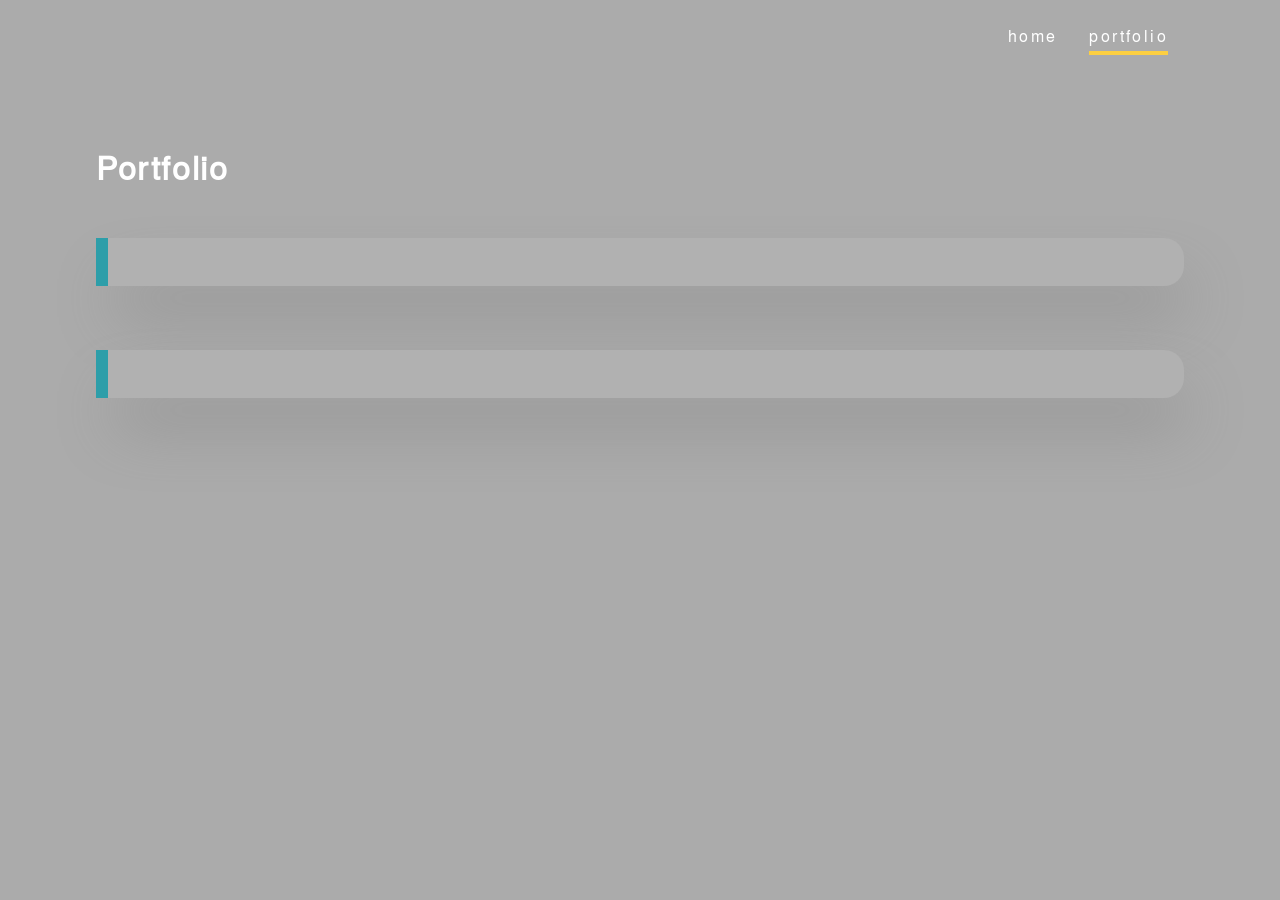
==== portfolio.html @ 2270ddfb "Initial commit: plain HTML/CSS/JS site, no dependencies Replaces Gatsby/Amplify setup with a zero-de" ====
<!DOCTYPE html>
<html lang="en">
<head>
  <meta charset="UTF-8">
  <meta name="viewport" content="width=device-width, initial-scale=1.0">
  <title>Portfolio — Andrew Blowe</title>
  <link rel="icon" href="images/favicon.png">
  <link rel="preconnect" href="https://fonts.googleapis.com">
  <link href="https://fonts.googleapis.com/css2?family=Jura:wght@400;500&display=swap" rel="stylesheet">
  <link rel="stylesheet" href="style.css">
</head>
<body>
  <nav>
    <a href="index.html" class="nav-item">home</a>
    <a href="portfolio.html" class="nav-item active">portfolio</a>
  </nav>

  <div class="portfolio-page">
    <h1>Portfolio</h1>

    <div class="section-card" id="capterra-gallery"></div>
    <div class="section-card" id="barquin-gallery"></div>
  </div>

  <script src="gallery.js"></script>
  <script>
    createGallery('capterra-gallery', [
      {
        src: 'images/capterraInlineSearch.jpg',
        alt: 'Capterra Home page with Inline Search',
        caption: 'Here shows the inline search that I created for the Capterra home page'
      },
      {
        src: 'images/capterraSpotlight.jpg',
        alt: 'Capterra Spotlight page',
        caption: 'This is the Product Spotlight page where I worked heavily on the front end to accomplish our goal of transitioning from Rails + JQuery to AWS Lambda + React'
      }
    ], {
      name: 'Capterra',
      info: 'Capterra (Gartner Digital Markets), June 2018 - Present',
      description: 'Transition Rails application to serverless architecture using React and AWS Lambda. Collaborated with design team on creating a React component library to allow more efficient front end development.'
    });

    createGallery('barquin-gallery', [
      {
        src: 'images/eadsForeignAidExplorer.jpg',
        alt: 'USAID Foreign Aid Explorer',
        caption: 'This is the Foreign Aid Explorer dashboard. It is an interactive data visualization dashboard that helps inform economists and the general public about how the US is spending Foreign Aid. The dashboard makes use of DC.js and D3.js to power the visualizations and live filtering.'
      },
      {
        src: 'images/eadsDollarsToResults.jpg',
        alt: 'Dollars to Results',
        caption: 'This is the Dollars To Results dashboard. It informs the public of the effective benefits that countries receive from US aid. This dashboard makes use of D3.js and React.js'
      },
      {
        src: 'images/eadsCountryDashboard.jpg',
        alt: 'Foreign Aid by Country',
        caption: 'This dashboard also shows Foreign Aid, but it gives a closer look at each country. The data visualizations on this dashboard are all bespoke and custom made just as the other dashboards. This dashboard uses D3.js and React.js'
      }
    ], {
      name: 'USAID Economic Analysis and Data Services',
      info: 'Barquin International, August 2014 - July 2018',
      description: 'Worked for USAID and the Economic Analysis and Data Services team to build important dashboards to visualize Foreign Aid and Economic data from around the world. We used leading edge Javascript libraries including ReactJs and D3.js for Frontend, Node build tools, Jest and Cucumber for testing, and Ruby on Rails for the backend.'
    });
  </script>
</body>
</html>
---- style.css ----
@font-face {
  font-family: 'TexGyreHelvetica';
  src: url('fonts/texgyreheros-regular-webfont.woff') format('woff');
  font-weight: normal;
  font-style: normal;
}

*, *::before, *::after {
  box-sizing: border-box;
  margin: 0;
  padding: 0;
}

body {
  background-color: #ababab;
  color: #dbf3ff;
  font-family: 'TexGyreHelvetica', sans-serif;
}

/* ── Nav ── */
nav {
  display: flex;
  justify-content: flex-end;
  padding: 0.5rem 6rem;
}

.nav-item {
  margin: 1rem;
  color: white;
  text-decoration: none;
  font-size: 1rem;
  letter-spacing: 0.15rem;
  position: relative;
}

.nav-item::after {
  content: '';
  display: block;
  width: 0;
  height: 4px;
  background: #fdcf41;
  margin-top: 4px;
  transition: width 0.4s;
}

.nav-item:hover::after,
.nav-item.active::after {
  width: 100%;
}

/* ── Terminal / Index page ── */
.terminal-page {
  display: flex;
  align-items: center;
  justify-content: center;
  min-height: 100vh;
}

.about-me-snippet {
  font-family: 'Jura', sans-serif;
  width: 95%;
  max-width: 700px;
  text-align: center;
  color: white;
  font-size: 1em;
}

.terminal-line {
  color: #dbf3ff;
  margin: 0.3em 0;
}

.terminal-line::before {
  content: "> ";
}

.buttons {
  margin-top: 20px;
}

.btn {
  font-family: 'Jura', sans-serif;
  font-size: 1rem;
  cursor: pointer;
  border: none;
  transition: background 0.5s;
}

.go-btn {
  text-decoration: none;
  color: white;
  border-radius: 50px;
  display: inline-block;
  background: #d8453b;
  padding: 10px 25px;
  width: 140px;
  text-align: center;
  margin-right: 10px;
}
.go-btn:hover { background: #e32114; }

.back-btn {
  color: white;
  border-radius: 50px;
  display: inline-block;
  background: #3b7fd8;
  padding: 10px 25px;
  width: 140px;
  text-align: center;
}
.back-btn:hover { background: #006eff; }

/* ── Portfolio page ── */
.portfolio-page {
  max-width: 1400px;
  margin: 0 auto;
  padding: 0 6rem;
  margin-top: 4rem;
}

h1 {
  color: white;
  margin-bottom: 3rem;
  letter-spacing: 0.1rem;
}

.section-card {
  box-shadow: 11px 36px 62px -10px #8e8e8e;
  margin-bottom: 4em;
  padding: 24px;
  border-radius: 0 20px 20px 0;
  background: #b1b1b1;
  border-left: 12px solid #2d9ea9;
}

/* ── Image Gallery ── */
.gallery-container {
  display: flex;
}

.gallery-images {
  display: flex;
  width: 50%;
  margin: -5px;
  margin-right: 19px;
  flex-wrap: wrap;
  align-content: flex-start;
}

.gallery-thumbnail {
  width: 50%;
  padding: 5px;
  box-sizing: border-box;
}

.gallery-big {
  width: 100%;
  padding: 5px;
}

.gallery-img {
  width: 100%;
  height: auto;
  cursor: pointer;
  display: block;
}

.gallery-caption {
  width: 50%;
}

.project-title {
  color: #efefef;
  font-weight: 400;
  margin: 0.5rem 0;
  font-size: 1.3rem;
  letter-spacing: 0.1rem;
}

.project-info {
  color: #efefef;
  font-weight: 400;
  margin: 0.5rem 0;
  font-size: 0.85rem;
}

.project-description {
  padding-top: 0.5rem;
  color: #4a5154;
  font-size: 0.9rem;
  line-height: 1.5;
}

@media (max-width: 1024px) {
  nav { padding: 0.5rem 2rem; }
  .portfolio-page { padding: 0 2rem; }
  .gallery-container { flex-wrap: wrap; }
  .gallery-images { width: 100%; margin-right: -5px; }
  .gallery-caption { width: 100%; margin-top: 1rem; }
}
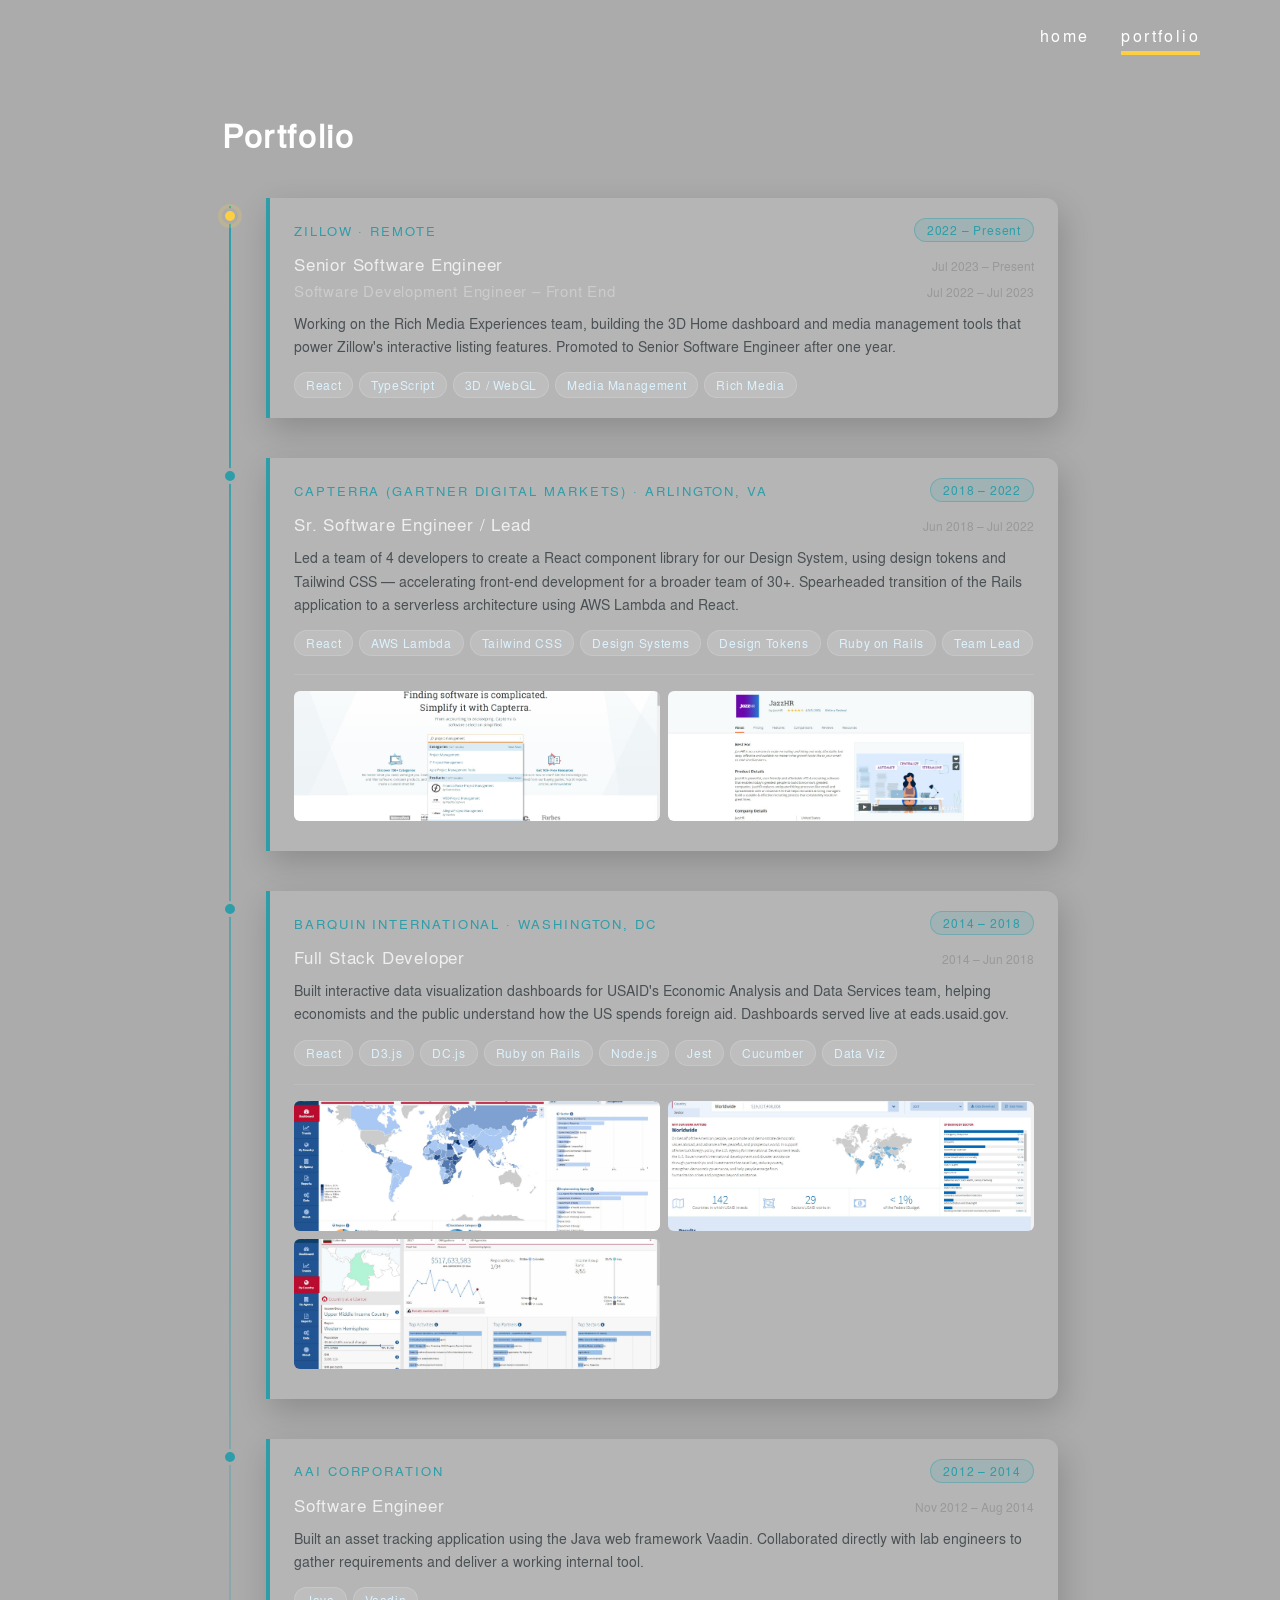
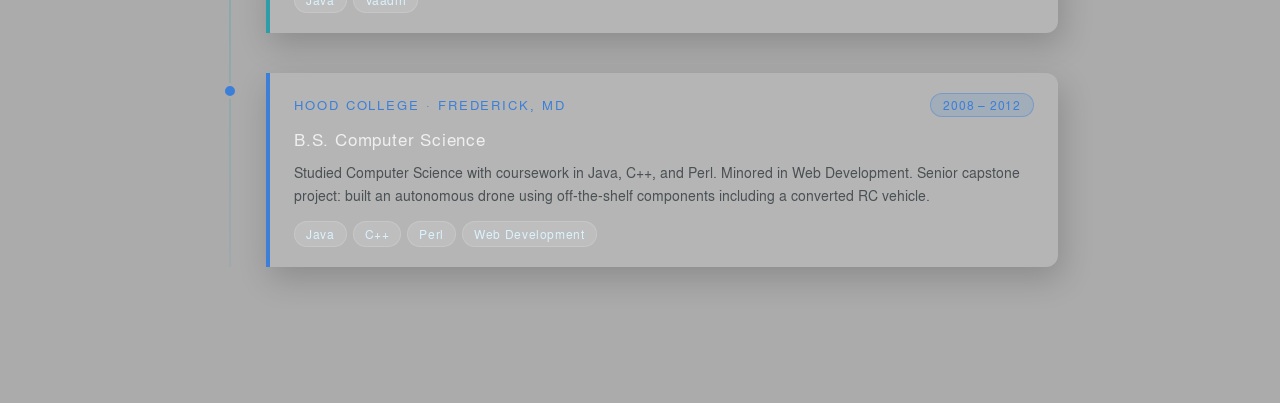
==== commit 705a59b8: "Redesign portfolio as visual timeline with LinkedIn info - Vertical timeline with animated current-r" ====
--- a/portfolio.html
+++ b/portfolio.html
@@ -18,8 +18,140 @@
   <div class="portfolio-page">
     <h1>Portfolio</h1>
 
-    <div class="section-card" id="capterra-gallery"></div>
-    <div class="section-card" id="barquin-gallery"></div>
+    <div class="timeline">
+
+      <!-- Zillow -->
+      <div class="timeline-item">
+        <div class="timeline-dot current"></div>
+        <div class="timeline-card">
+          <div class="timeline-meta">
+            <span class="company-name">Zillow · Remote</span>
+            <span class="date-badge">2022 – Present</span>
+          </div>
+          <div class="role-row">
+            <span class="role-title">Senior Software Engineer</span>
+            <span class="role-date">Jul 2023 – Present</span>
+          </div>
+          <div class="role-row">
+            <span class="role-title secondary">Software Development Engineer – Front End</span>
+            <span class="role-date">Jul 2022 – Jul 2023</span>
+          </div>
+          <p class="role-description">
+            Working on the Rich Media Experiences team, building the 3D Home dashboard and media management tools that power Zillow's interactive listing features. Promoted to Senior Software Engineer after one year.
+          </p>
+          <div class="tech-chips">
+            <span class="chip">React</span>
+            <span class="chip">TypeScript</span>
+            <span class="chip">3D / WebGL</span>
+            <span class="chip">Media Management</span>
+            <span class="chip">Rich Media</span>
+          </div>
+        </div>
+      </div>
+
+      <!-- Capterra -->
+      <div class="timeline-item">
+        <div class="timeline-dot"></div>
+        <div class="timeline-card">
+          <div class="timeline-meta">
+            <span class="company-name">Capterra (Gartner Digital Markets) · Arlington, VA</span>
+            <span class="date-badge">2018 – 2022</span>
+          </div>
+          <div class="role-row">
+            <span class="role-title">Sr. Software Engineer / Lead</span>
+            <span class="role-date">Jun 2018 – Jul 2022</span>
+          </div>
+          <p class="role-description">
+            Led a team of 4 developers to create a React component library for our Design System, using design tokens and Tailwind CSS — accelerating front-end development for a broader team of 30+. Spearheaded transition of the Rails application to a serverless architecture using AWS Lambda and React.
+          </p>
+          <div class="tech-chips">
+            <span class="chip">React</span>
+            <span class="chip">AWS Lambda</span>
+            <span class="chip">Tailwind CSS</span>
+            <span class="chip">Design Systems</span>
+            <span class="chip">Design Tokens</span>
+            <span class="chip">Ruby on Rails</span>
+            <span class="chip">Team Lead</span>
+          </div>
+          <div id="capterra-gallery"></div>
+        </div>
+      </div>
+
+      <!-- Barquin -->
+      <div class="timeline-item">
+        <div class="timeline-dot"></div>
+        <div class="timeline-card">
+          <div class="timeline-meta">
+            <span class="company-name">Barquin International · Washington, DC</span>
+            <span class="date-badge">2014 – 2018</span>
+          </div>
+          <div class="role-row">
+            <span class="role-title">Full Stack Developer</span>
+            <span class="role-date">2014 – Jun 2018</span>
+          </div>
+          <p class="role-description">
+            Built interactive data visualization dashboards for USAID's Economic Analysis and Data Services team, helping economists and the public understand how the US spends foreign aid. Dashboards served live at eads.usaid.gov.
+          </p>
+          <div class="tech-chips">
+            <span class="chip">React</span>
+            <span class="chip">D3.js</span>
+            <span class="chip">DC.js</span>
+            <span class="chip">Ruby on Rails</span>
+            <span class="chip">Node.js</span>
+            <span class="chip">Jest</span>
+            <span class="chip">Cucumber</span>
+            <span class="chip">Data Viz</span>
+          </div>
+          <div id="barquin-gallery"></div>
+        </div>
+      </div>
+
+      <!-- AAI Corporation -->
+      <div class="timeline-item">
+        <div class="timeline-dot"></div>
+        <div class="timeline-card">
+          <div class="timeline-meta">
+            <span class="company-name">AAI Corporation</span>
+            <span class="date-badge">2012 – 2014</span>
+          </div>
+          <div class="role-row">
+            <span class="role-title">Software Engineer</span>
+            <span class="role-date">Nov 2012 – Aug 2014</span>
+          </div>
+          <p class="role-description">
+            Built an asset tracking application using the Java web framework Vaadin. Collaborated directly with lab engineers to gather requirements and deliver a working internal tool.
+          </p>
+          <div class="tech-chips">
+            <span class="chip">Java</span>
+            <span class="chip">Vaadin</span>
+          </div>
+        </div>
+      </div>
+
+      <!-- Hood College -->
+      <div class="timeline-item">
+        <div class="timeline-dot education"></div>
+        <div class="timeline-card education-card">
+          <div class="timeline-meta">
+            <span class="company-name">Hood College · Frederick, MD</span>
+            <span class="date-badge">2008 – 2012</span>
+          </div>
+          <div class="role-row">
+            <span class="role-title">B.S. Computer Science</span>
+          </div>
+          <p class="role-description">
+            Studied Computer Science with coursework in Java, C++, and Perl. Minored in Web Development. Senior capstone project: built an autonomous drone using off-the-shelf components including a converted RC vehicle.
+          </p>
+          <div class="tech-chips">
+            <span class="chip">Java</span>
+            <span class="chip">C++</span>
+            <span class="chip">Perl</span>
+            <span class="chip">Web Development</span>
+          </div>
+        </div>
+      </div>
+
+    </div>
   </div>
 
   <script src="gallery.js"></script>
@@ -28,40 +160,32 @@
       {
         src: 'images/capterraInlineSearch.jpg',
         alt: 'Capterra Home page with Inline Search',
-        caption: 'Here shows the inline search that I created for the Capterra home page'
+        caption: 'Inline search component I built for the Capterra home page — one of the key pieces of the Rails → serverless transition.'
       },
       {
         src: 'images/capterraSpotlight.jpg',
         alt: 'Capterra Spotlight page',
-        caption: 'This is the Product Spotlight page where I worked heavily on the front end to accomplish our goal of transitioning from Rails + JQuery to AWS Lambda + React'
+        caption: 'The Product Spotlight page, rebuilt from Rails + jQuery to AWS Lambda + React as part of the broader serverless migration.'
       }
-    ], {
-      name: 'Capterra',
-      info: 'Capterra (Gartner Digital Markets), June 2018 - Present',
-      description: 'Transition Rails application to serverless architecture using React and AWS Lambda. Collaborated with design team on creating a React component library to allow more efficient front end development.'
-    });
+    ]);
 
     createGallery('barquin-gallery', [
       {
         src: 'images/eadsForeignAidExplorer.jpg',
         alt: 'USAID Foreign Aid Explorer',
-        caption: 'This is the Foreign Aid Explorer dashboard. It is an interactive data visualization dashboard that helps inform economists and the general public about how the US is spending Foreign Aid. The dashboard makes use of DC.js and D3.js to power the visualizations and live filtering.'
+        caption: 'Foreign Aid Explorer — an interactive dashboard helping the public understand US foreign aid spending. Built with DC.js and D3.js for live filtering across the full dataset.'
       },
       {
         src: 'images/eadsDollarsToResults.jpg',
         alt: 'Dollars to Results',
-        caption: 'This is the Dollars To Results dashboard. It informs the public of the effective benefits that countries receive from US aid. This dashboard makes use of D3.js and React.js'
+        caption: 'Dollars to Results — visualizes the measurable impact of US foreign aid per country. Built with D3.js and React.'
       },
       {
         src: 'images/eadsCountryDashboard.jpg',
         alt: 'Foreign Aid by Country',
-        caption: 'This dashboard also shows Foreign Aid, but it gives a closer look at each country. The data visualizations on this dashboard are all bespoke and custom made just as the other dashboards. This dashboard uses D3.js and React.js'
+        caption: 'Country-level foreign aid dashboard with bespoke D3.js visualizations giving a detailed breakdown of aid by recipient country.'
       }
-    ], {
-      name: 'USAID Economic Analysis and Data Services',
-      info: 'Barquin International, August 2014 - July 2018',
-      description: 'Worked for USAID and the Economic Analysis and Data Services team to build important dashboards to visualize Foreign Aid and Economic data from around the world. We used leading edge Javascript libraries including ReactJs and D3.js for Frontend, Node build tools, Jest and Cucumber for testing, and Ruby on Rails for the backend.'
-    });
+    ]);
   </script>
 </body>
 </html>
--- a/style.css
+++ b/style.css
@@ -21,7 +21,7 @@
 nav {
   display: flex;
   justify-content: flex-end;
-  padding: 0.5rem 6rem;
+  padding: 0.5rem 4rem;
 }
 
 .nav-item {
@@ -105,96 +105,231 @@
   display: inline-block;
   background: #3b7fd8;
   padding: 10px 25px;
-  width: 140px;
+  width: 160px;
   text-align: center;
+  white-space: nowrap;
 }
 .back-btn:hover { background: #006eff; }
 
 /* ── Portfolio page ── */
 .portfolio-page {
-  max-width: 1400px;
+  max-width: 900px;
   margin: 0 auto;
-  padding: 0 6rem;
-  margin-top: 4rem;
+  padding: 0 2rem 6rem;
+  margin-top: 2rem;
 }
 
 h1 {
   color: white;
-  margin-bottom: 3rem;
+  margin-bottom: 2.5rem;
   letter-spacing: 0.1rem;
-}
-
-.section-card {
-  box-shadow: 11px 36px 62px -10px #8e8e8e;
-  margin-bottom: 4em;
-  padding: 24px;
-  border-radius: 0 20px 20px 0;
-  background: #b1b1b1;
-  border-left: 12px solid #2d9ea9;
-}
-
-/* ── Image Gallery ── */
-.gallery-container {
-  display: flex;
-}
-
-.gallery-images {
-  display: flex;
-  width: 50%;
-  margin: -5px;
-  margin-right: 19px;
+  font-size: 2rem;
+}
+
+/* ── Timeline ── */
+.timeline {
+  position: relative;
+  padding-left: 44px;
+}
+
+.timeline::before {
+  content: '';
+  position: absolute;
+  left: 7px;
+  top: 8px;
+  bottom: 0;
+  width: 2px;
+  background: linear-gradient(to bottom, #2d9ea9, rgba(45,158,169,0.1));
+}
+
+.timeline-item {
+  position: relative;
+  margin-bottom: 2.5rem;
+}
+
+.timeline-dot {
+  position: absolute;
+  left: -44px;
+  top: 10px;
+  width: 16px;
+  height: 16px;
+  border-radius: 50%;
+  background: #2d9ea9;
+  border: 3px solid #ababab;
+  z-index: 1;
+}
+
+.timeline-dot.current {
+  background: #fdcf41;
+  border-color: #ababab;
+  box-shadow: 0 0 0 4px rgba(253,207,65,0.2);
+  animation: pulse 2s infinite;
+}
+
+.timeline-dot.education {
+  background: #3b7fd8;
+}
+
+@keyframes pulse {
+  0%   { box-shadow: 0 0 0 0 rgba(253,207,65,0.4); }
+  70%  { box-shadow: 0 0 0 8px rgba(253,207,65,0); }
+  100% { box-shadow: 0 0 0 0 rgba(253,207,65,0); }
+}
+
+.timeline-card {
+  background: #b5b5b5;
+  border-radius: 0 12px 12px 0;
+  border-left: 4px solid #2d9ea9;
+  padding: 20px 24px;
+  box-shadow: 4px 12px 32px rgba(0,0,0,0.18);
+  transition: box-shadow 0.2s;
+}
+
+.timeline-card:hover {
+  box-shadow: 4px 16px 40px rgba(0,0,0,0.25);
+}
+
+.education-card {
+  border-left-color: #3b7fd8;
+}
+
+.timeline-meta {
+  display: flex;
+  justify-content: space-between;
+  align-items: center;
   flex-wrap: wrap;
-  align-content: flex-start;
-}
-
-.gallery-thumbnail {
-  width: 50%;
-  padding: 5px;
-  box-sizing: border-box;
-}
-
-.gallery-big {
+  gap: 8px;
+  margin-bottom: 10px;
+}
+
+.company-name {
+  color: #2d9ea9;
+  font-size: 0.8rem;
+  letter-spacing: 0.12rem;
+  text-transform: uppercase;
+}
+
+.education-card .company-name {
+  color: #3b7fd8;
+}
+
+.date-badge {
+  background: rgba(45, 158, 169, 0.15);
+  color: #2d9ea9;
+  border: 1px solid rgba(45,158,169,0.4);
+  border-radius: 20px;
+  padding: 2px 12px;
+  font-size: 0.78rem;
+  white-space: nowrap;
+  letter-spacing: 0.05rem;
+}
+
+.education-card .date-badge {
+  background: rgba(59,127,216,0.15);
+  color: #3b7fd8;
+  border-color: rgba(59,127,216,0.4);
+}
+
+.role-row {
+  display: flex;
+  justify-content: space-between;
+  align-items: baseline;
+  flex-wrap: wrap;
+  gap: 4px;
+  margin-bottom: 4px;
+}
+
+.role-title {
+  color: #efefef;
+  font-size: 1.05rem;
+  font-weight: 400;
+  letter-spacing: 0.05rem;
+}
+
+.role-title.secondary {
+  color: #cccccc;
+  font-size: 0.95rem;
+}
+
+.role-date {
+  color: #999;
+  font-size: 0.78rem;
+  white-space: nowrap;
+}
+
+.role-description {
+  color: #4a5154;
+  font-size: 0.88rem;
+  line-height: 1.65;
+  margin-top: 10px;
+}
+
+/* ── Tech chips ── */
+.tech-chips {
+  display: flex;
+  flex-wrap: wrap;
+  gap: 6px;
+  margin-top: 14px;
+}
+
+.chip {
+  background: rgba(255,255,255,0.12);
+  color: #dbf3ff;
+  border: 1px solid rgba(255,255,255,0.15);
+  border-radius: 20px;
+  padding: 3px 11px;
+  font-size: 0.75rem;
+  letter-spacing: 0.04rem;
+}
+
+/* ── Inline image gallery ── */
+.gallery-wrapper {
+  margin-top: 18px;
+  padding-top: 16px;
+  border-top: 1px solid rgba(255,255,255,0.1);
+}
+
+.gallery-thumbs {
+  display: flex;
+  gap: 8px;
+  flex-wrap: wrap;
+}
+
+.gallery-thumb-img {
+  width: calc(50% - 4px);
+  height: 130px;
+  object-fit: cover;
+  border-radius: 6px;
+  cursor: pointer;
+  transition: opacity 0.2s, transform 0.2s;
+  display: block;
+}
+
+.gallery-thumb-img:hover {
+  opacity: 0.85;
+  transform: scale(1.01);
+}
+
+.gallery-big-img {
   width: 100%;
-  padding: 5px;
-}
-
-.gallery-img {
-  width: 100%;
-  height: auto;
+  border-radius: 6px;
   cursor: pointer;
   display: block;
 }
 
-.gallery-caption {
-  width: 50%;
-}
-
-.project-title {
-  color: #efefef;
-  font-weight: 400;
-  margin: 0.5rem 0;
-  font-size: 1.3rem;
-  letter-spacing: 0.1rem;
-}
-
-.project-info {
-  color: #efefef;
-  font-weight: 400;
-  margin: 0.5rem 0;
-  font-size: 0.85rem;
-}
-
-.project-description {
-  padding-top: 0.5rem;
+.gallery-caption-text {
   color: #4a5154;
-  font-size: 0.9rem;
-  line-height: 1.5;
-}
-
-@media (max-width: 1024px) {
-  nav { padding: 0.5rem 2rem; }
-  .portfolio-page { padding: 0 2rem; }
-  .gallery-container { flex-wrap: wrap; }
-  .gallery-images { width: 100%; margin-right: -5px; }
-  .gallery-caption { width: 100%; margin-top: 1rem; }
-}
+  font-size: 0.83rem;
+  line-height: 1.55;
+  margin-top: 10px;
+}
+
+@media (max-width: 640px) {
+  nav { padding: 0.5rem 1rem; }
+  .portfolio-page { padding: 0 1rem 4rem; }
+  .timeline { padding-left: 32px; }
+  .timeline-dot { left: -32px; }
+  .timeline-card { padding: 16px; }
+  .gallery-thumb-img { width: 100%; height: auto; }
+  .role-row { flex-direction: column; }
+}
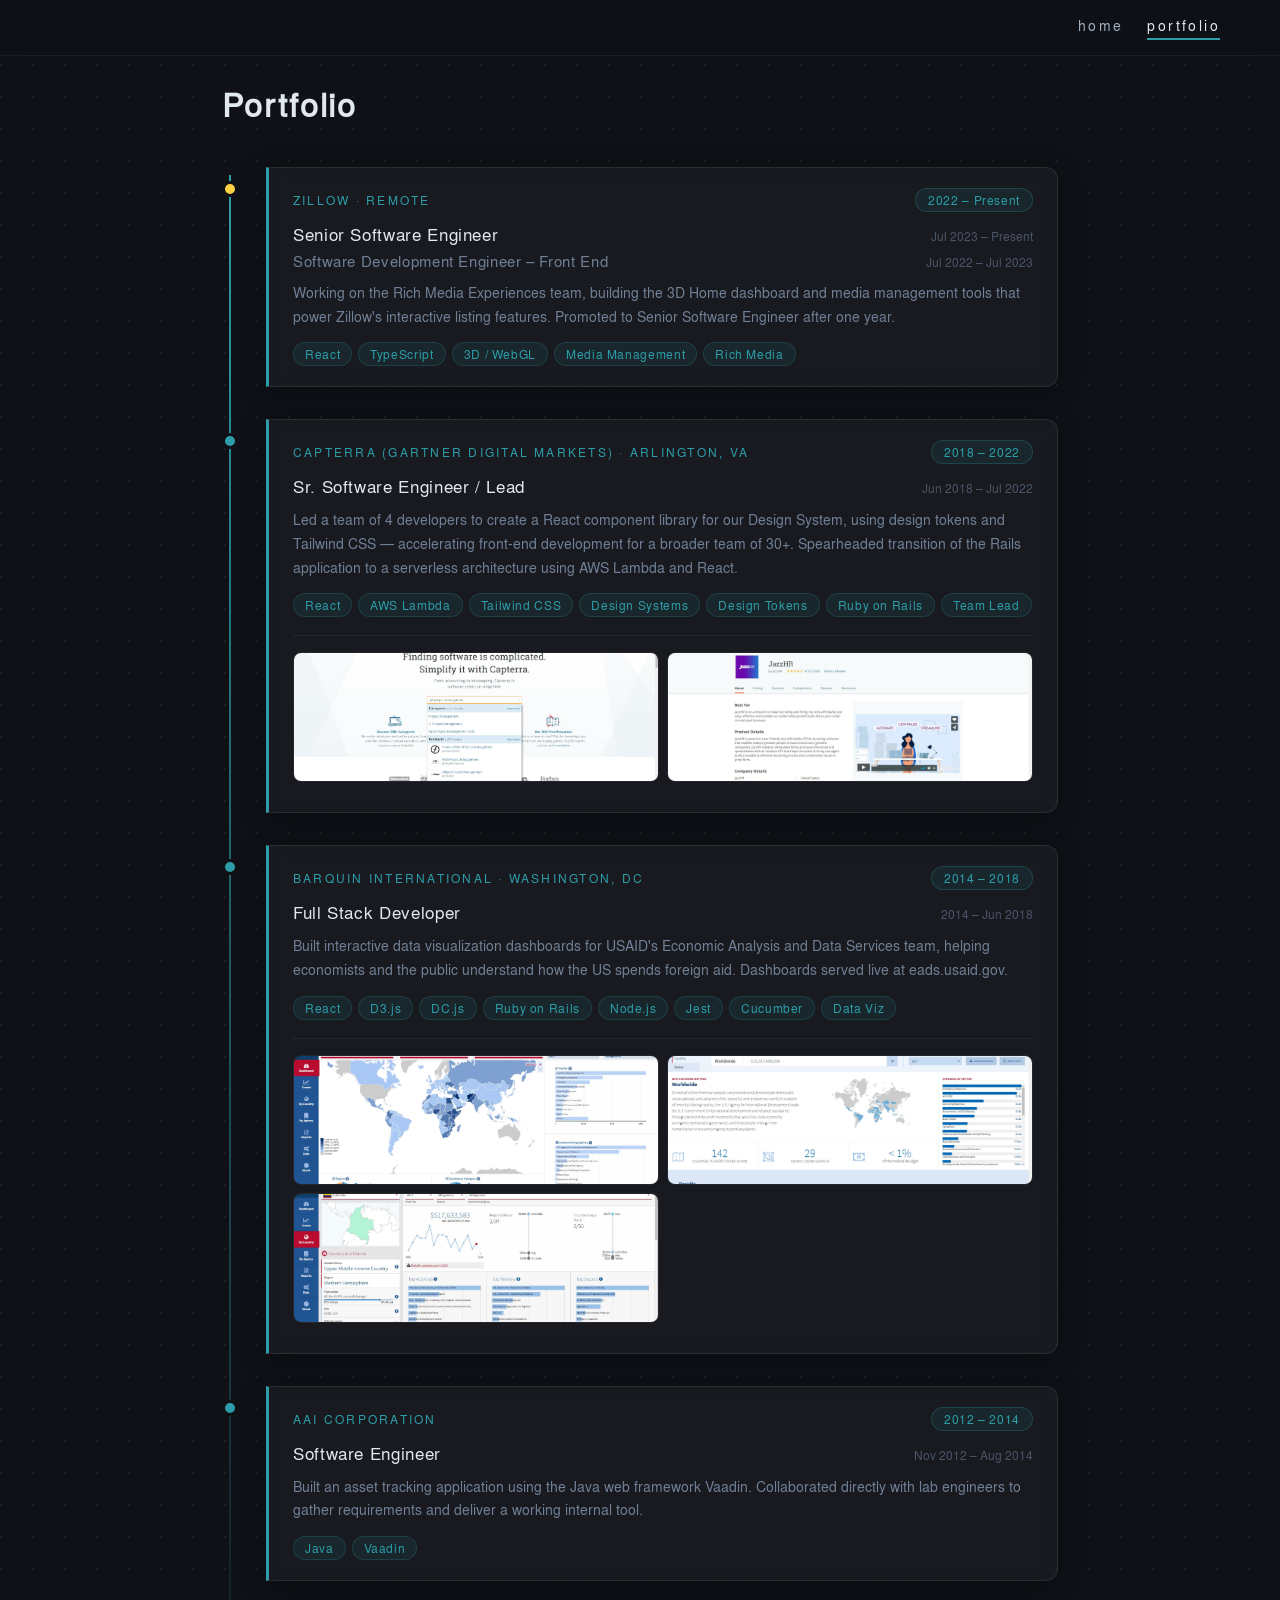
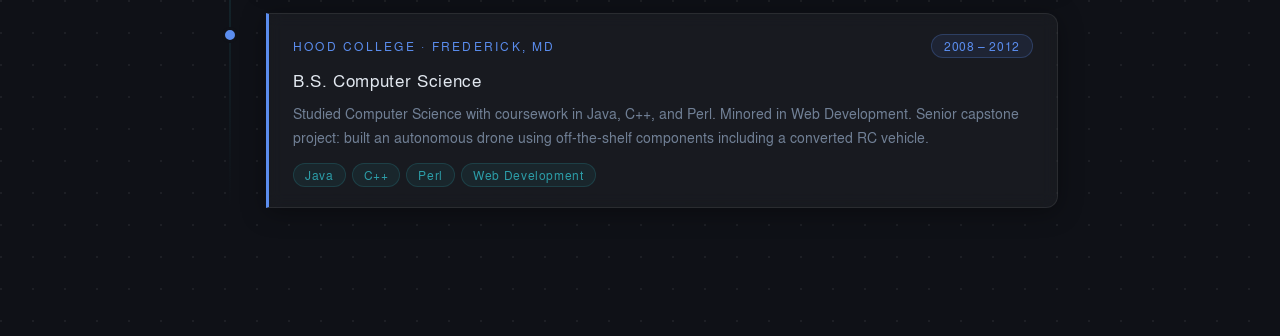
==== commit 5d74b516: "Visual overhaul: dark theme, glass cards, profile on home - Dark background (#0f1117) with subtle do" ====
--- a/portfolio.html
+++ b/portfolio.html
@@ -14,6 +14,7 @@
     <a href="index.html" class="nav-item">home</a>
     <a href="portfolio.html" class="nav-item active">portfolio</a>
   </nav>
+
 
   <div class="portfolio-page">
     <h1>Portfolio</h1>
--- a/style.css
+++ b/style.css
@@ -12,35 +12,53 @@
 }
 
 body {
-  background-color: #ababab;
-  color: #dbf3ff;
+  background-color: #0f1117;
+  background-image: radial-gradient(circle at 1px 1px, rgba(255,255,255,0.06) 1px, transparent 0);
+  background-size: 32px 32px;
+  color: #e2e8f0;
   font-family: 'TexGyreHelvetica', sans-serif;
+  min-height: 100vh;
 }
 
 /* ── Nav ── */
 nav {
+  position: fixed;
+  top: 0;
+  left: 0;
+  right: 0;
   display: flex;
   justify-content: flex-end;
-  padding: 0.5rem 4rem;
+  padding: 0 3rem;
+  backdrop-filter: blur(12px);
+  -webkit-backdrop-filter: blur(12px);
+  background: rgba(15, 17, 23, 0.75);
+  border-bottom: 1px solid rgba(255, 255, 255, 0.06);
+  z-index: 100;
 }
 
 .nav-item {
-  margin: 1rem;
-  color: white;
+  display: inline-block;
+  margin: 0.9rem 0.75rem;
+  color: #a0aec0;
   text-decoration: none;
-  font-size: 1rem;
+  font-size: 0.9rem;
   letter-spacing: 0.15rem;
   position: relative;
+  transition: color 0.3s;
+}
+
+.nav-item:hover {
+  color: #e2e8f0;
 }
 
 .nav-item::after {
   content: '';
   display: block;
   width: 0;
-  height: 4px;
-  background: #fdcf41;
-  margin-top: 4px;
-  transition: width 0.4s;
+  height: 2px;
+  background: #2d9ea9;
+  margin-top: 3px;
+  transition: width 0.35s;
 }
 
 .nav-item:hover::after,
@@ -48,42 +66,82 @@
   width: 100%;
 }
 
-/* ── Terminal / Index page ── */
+.nav-item.active {
+  color: #e2e8f0;
+}
+
+/* ── Home / Terminal page ── */
 .terminal-page {
   display: flex;
   align-items: center;
   justify-content: center;
   min-height: 100vh;
+  padding-top: 60px;
 }
 
 .about-me-snippet {
   font-family: 'Jura', sans-serif;
   width: 95%;
-  max-width: 700px;
+  max-width: 600px;
   text-align: center;
-  color: white;
-  font-size: 1em;
+}
+
+.profile-avatar {
+  width: 110px;
+  height: 110px;
+  border-radius: 50%;
+  border: 2px solid #2d9ea9;
+  box-shadow: 0 0 0 6px rgba(45, 158, 169, 0.12), 0 8px 32px rgba(0,0,0,0.5);
+  margin: 0 auto 18px;
+  display: block;
+  object-fit: cover;
+  object-position: center top;
+}
+
+.profile-name {
+  font-family: 'TexGyreHelvetica', sans-serif;
+  font-size: 1.9rem;
+  color: #e2e8f0;
+  letter-spacing: 0.12rem;
+  margin-bottom: 6px;
+}
+
+.profile-subtitle {
+  font-family: 'Jura', sans-serif;
+  color: #2d9ea9;
+  font-size: 0.78rem;
+  letter-spacing: 0.2rem;
+  text-transform: uppercase;
+  margin-bottom: 32px;
 }
 
 .terminal-line {
-  color: #dbf3ff;
-  margin: 0.3em 0;
+  color: #7dd3d9;
+  margin: 0.35em 0;
+  font-size: 0.95rem;
 }
 
 .terminal-line::before {
   content: "> ";
+  color: #2d9ea9;
+  opacity: 0.6;
 }
 
 .buttons {
-  margin-top: 20px;
+  margin-top: 28px;
 }
 
 .btn {
   font-family: 'Jura', sans-serif;
-  font-size: 1rem;
+  font-size: 0.9rem;
   cursor: pointer;
   border: none;
-  transition: background 0.5s;
+  letter-spacing: 0.05rem;
+  transition: background 0.3s, transform 0.1s;
+}
+
+.btn:active {
+  transform: scale(0.97);
 }
 
 .go-btn {
@@ -91,38 +149,39 @@
   color: white;
   border-radius: 50px;
   display: inline-block;
-  background: #d8453b;
-  padding: 10px 25px;
-  width: 140px;
+  background: #2d9ea9;
+  padding: 10px 28px;
   text-align: center;
   margin-right: 10px;
 }
-.go-btn:hover { background: #e32114; }
+.go-btn:hover { background: #35b5c2; }
 
 .back-btn {
-  color: white;
+  color: #a0aec0;
   border-radius: 50px;
   display: inline-block;
-  background: #3b7fd8;
-  padding: 10px 25px;
-  width: 160px;
+  background: rgba(255,255,255,0.07);
+  border: 1px solid rgba(255,255,255,0.12);
+  padding: 10px 28px;
   text-align: center;
   white-space: nowrap;
 }
-.back-btn:hover { background: #006eff; }
+.back-btn:hover {
+  background: rgba(255,255,255,0.12);
+  color: #e2e8f0;
+}
 
 /* ── Portfolio page ── */
 .portfolio-page {
   max-width: 900px;
   margin: 0 auto;
-  padding: 0 2rem 6rem;
-  margin-top: 2rem;
+  padding: 80px 2rem 6rem;
 }
 
 h1 {
-  color: white;
+  color: #e2e8f0;
   margin-bottom: 2.5rem;
-  letter-spacing: 0.1rem;
+  letter-spacing: 0.12rem;
   font-size: 2rem;
 }
 
@@ -139,58 +198,65 @@
   top: 8px;
   bottom: 0;
   width: 2px;
-  background: linear-gradient(to bottom, #2d9ea9, rgba(45,158,169,0.1));
+  background: linear-gradient(to bottom, #2d9ea9 0%, rgba(45,158,169,0.3) 70%, transparent 100%);
 }
 
 .timeline-item {
   position: relative;
-  margin-bottom: 2.5rem;
+  margin-bottom: 2rem;
 }
 
 .timeline-dot {
   position: absolute;
   left: -44px;
-  top: 10px;
+  top: 14px;
   width: 16px;
   height: 16px;
   border-radius: 50%;
   background: #2d9ea9;
-  border: 3px solid #ababab;
+  border: 3px solid #0f1117;
   z-index: 1;
 }
 
 .timeline-dot.current {
   background: #fdcf41;
-  border-color: #ababab;
-  box-shadow: 0 0 0 4px rgba(253,207,65,0.2);
-  animation: pulse 2s infinite;
+  border-color: #0f1117;
+  animation: pulse 2.5s infinite;
 }
 
 .timeline-dot.education {
-  background: #3b7fd8;
+  background: #5b8dee;
 }
 
 @keyframes pulse {
-  0%   { box-shadow: 0 0 0 0 rgba(253,207,65,0.4); }
-  70%  { box-shadow: 0 0 0 8px rgba(253,207,65,0); }
+  0%   { box-shadow: 0 0 0 0 rgba(253,207,65,0.5); }
+  70%  { box-shadow: 0 0 0 10px rgba(253,207,65,0); }
   100% { box-shadow: 0 0 0 0 rgba(253,207,65,0); }
 }
 
 .timeline-card {
-  background: #b5b5b5;
+  background: rgba(255, 255, 255, 0.04);
+  backdrop-filter: blur(8px);
+  -webkit-backdrop-filter: blur(8px);
+  border: 1px solid rgba(255, 255, 255, 0.08);
+  border-left: 3px solid #2d9ea9;
   border-radius: 0 12px 12px 0;
-  border-left: 4px solid #2d9ea9;
   padding: 20px 24px;
-  box-shadow: 4px 12px 32px rgba(0,0,0,0.18);
-  transition: box-shadow 0.2s;
+  box-shadow: 0 4px 24px rgba(0, 0, 0, 0.35);
+  transition: border-left-color 0.3s, box-shadow 0.3s;
 }
 
 .timeline-card:hover {
-  box-shadow: 4px 16px 40px rgba(0,0,0,0.25);
+  box-shadow: 0 8px 40px rgba(0, 0, 0, 0.45);
+  border-left-color: #35b5c2;
 }
 
 .education-card {
-  border-left-color: #3b7fd8;
+  border-left-color: #5b8dee;
+}
+
+.education-card:hover {
+  border-left-color: #7aa5f5;
 }
 
 .timeline-meta {
@@ -204,30 +270,30 @@
 
 .company-name {
   color: #2d9ea9;
-  font-size: 0.8rem;
-  letter-spacing: 0.12rem;
+  font-size: 0.75rem;
+  letter-spacing: 0.14rem;
   text-transform: uppercase;
 }
 
 .education-card .company-name {
-  color: #3b7fd8;
+  color: #5b8dee;
 }
 
 .date-badge {
-  background: rgba(45, 158, 169, 0.15);
+  background: rgba(45, 158, 169, 0.1);
   color: #2d9ea9;
-  border: 1px solid rgba(45,158,169,0.4);
+  border: 1px solid rgba(45, 158, 169, 0.25);
   border-radius: 20px;
   padding: 2px 12px;
-  font-size: 0.78rem;
+  font-size: 0.75rem;
   white-space: nowrap;
-  letter-spacing: 0.05rem;
+  letter-spacing: 0.04rem;
 }
 
 .education-card .date-badge {
-  background: rgba(59,127,216,0.15);
-  color: #3b7fd8;
-  border-color: rgba(59,127,216,0.4);
+  background: rgba(91, 141, 238, 0.1);
+  color: #5b8dee;
+  border-color: rgba(91, 141, 238, 0.25);
 }
 
 .role-row {
@@ -240,27 +306,27 @@
 }
 
 .role-title {
-  color: #efefef;
+  color: #e2e8f0;
   font-size: 1.05rem;
   font-weight: 400;
-  letter-spacing: 0.05rem;
+  letter-spacing: 0.04rem;
 }
 
 .role-title.secondary {
-  color: #cccccc;
-  font-size: 0.95rem;
+  color: #718096;
+  font-size: 0.92rem;
 }
 
 .role-date {
-  color: #999;
-  font-size: 0.78rem;
+  color: #4a5568;
+  font-size: 0.75rem;
   white-space: nowrap;
 }
 
 .role-description {
-  color: #4a5154;
-  font-size: 0.88rem;
-  line-height: 1.65;
+  color: #718096;
+  font-size: 0.87rem;
+  line-height: 1.7;
   margin-top: 10px;
 }
 
@@ -273,12 +339,12 @@
 }
 
 .chip {
-  background: rgba(255,255,255,0.12);
-  color: #dbf3ff;
-  border: 1px solid rgba(255,255,255,0.15);
+  background: rgba(45, 158, 169, 0.1);
+  color: #2d9ea9;
+  border: 1px solid rgba(45, 158, 169, 0.2);
   border-radius: 20px;
   padding: 3px 11px;
-  font-size: 0.75rem;
+  font-size: 0.72rem;
   letter-spacing: 0.04rem;
 }
 
@@ -286,7 +352,7 @@
 .gallery-wrapper {
   margin-top: 18px;
   padding-top: 16px;
-  border-top: 1px solid rgba(255,255,255,0.1);
+  border-top: 1px solid rgba(255, 255, 255, 0.06);
 }
 
 .gallery-thumbs {
@@ -299,37 +365,40 @@
   width: calc(50% - 4px);
   height: 130px;
   object-fit: cover;
-  border-radius: 6px;
+  border-radius: 8px;
   cursor: pointer;
   transition: opacity 0.2s, transform 0.2s;
   display: block;
+  border: 1px solid rgba(255,255,255,0.06);
 }
 
 .gallery-thumb-img:hover {
-  opacity: 0.85;
+  opacity: 0.8;
   transform: scale(1.01);
 }
 
 .gallery-big-img {
   width: 100%;
-  border-radius: 6px;
+  border-radius: 8px;
   cursor: pointer;
   display: block;
+  border: 1px solid rgba(255,255,255,0.06);
 }
 
 .gallery-caption-text {
-  color: #4a5154;
-  font-size: 0.83rem;
-  line-height: 1.55;
+  color: #4a5568;
+  font-size: 0.82rem;
+  line-height: 1.6;
   margin-top: 10px;
 }
 
 @media (max-width: 640px) {
-  nav { padding: 0.5rem 1rem; }
-  .portfolio-page { padding: 0 1rem 4rem; }
+  nav { padding: 0 1rem; }
+  .portfolio-page { padding: 70px 1rem 4rem; }
   .timeline { padding-left: 32px; }
   .timeline-dot { left: -32px; }
   .timeline-card { padding: 16px; }
   .gallery-thumb-img { width: 100%; height: auto; }
   .role-row { flex-direction: column; }
-}
+  .profile-name { font-size: 1.5rem; }
+}
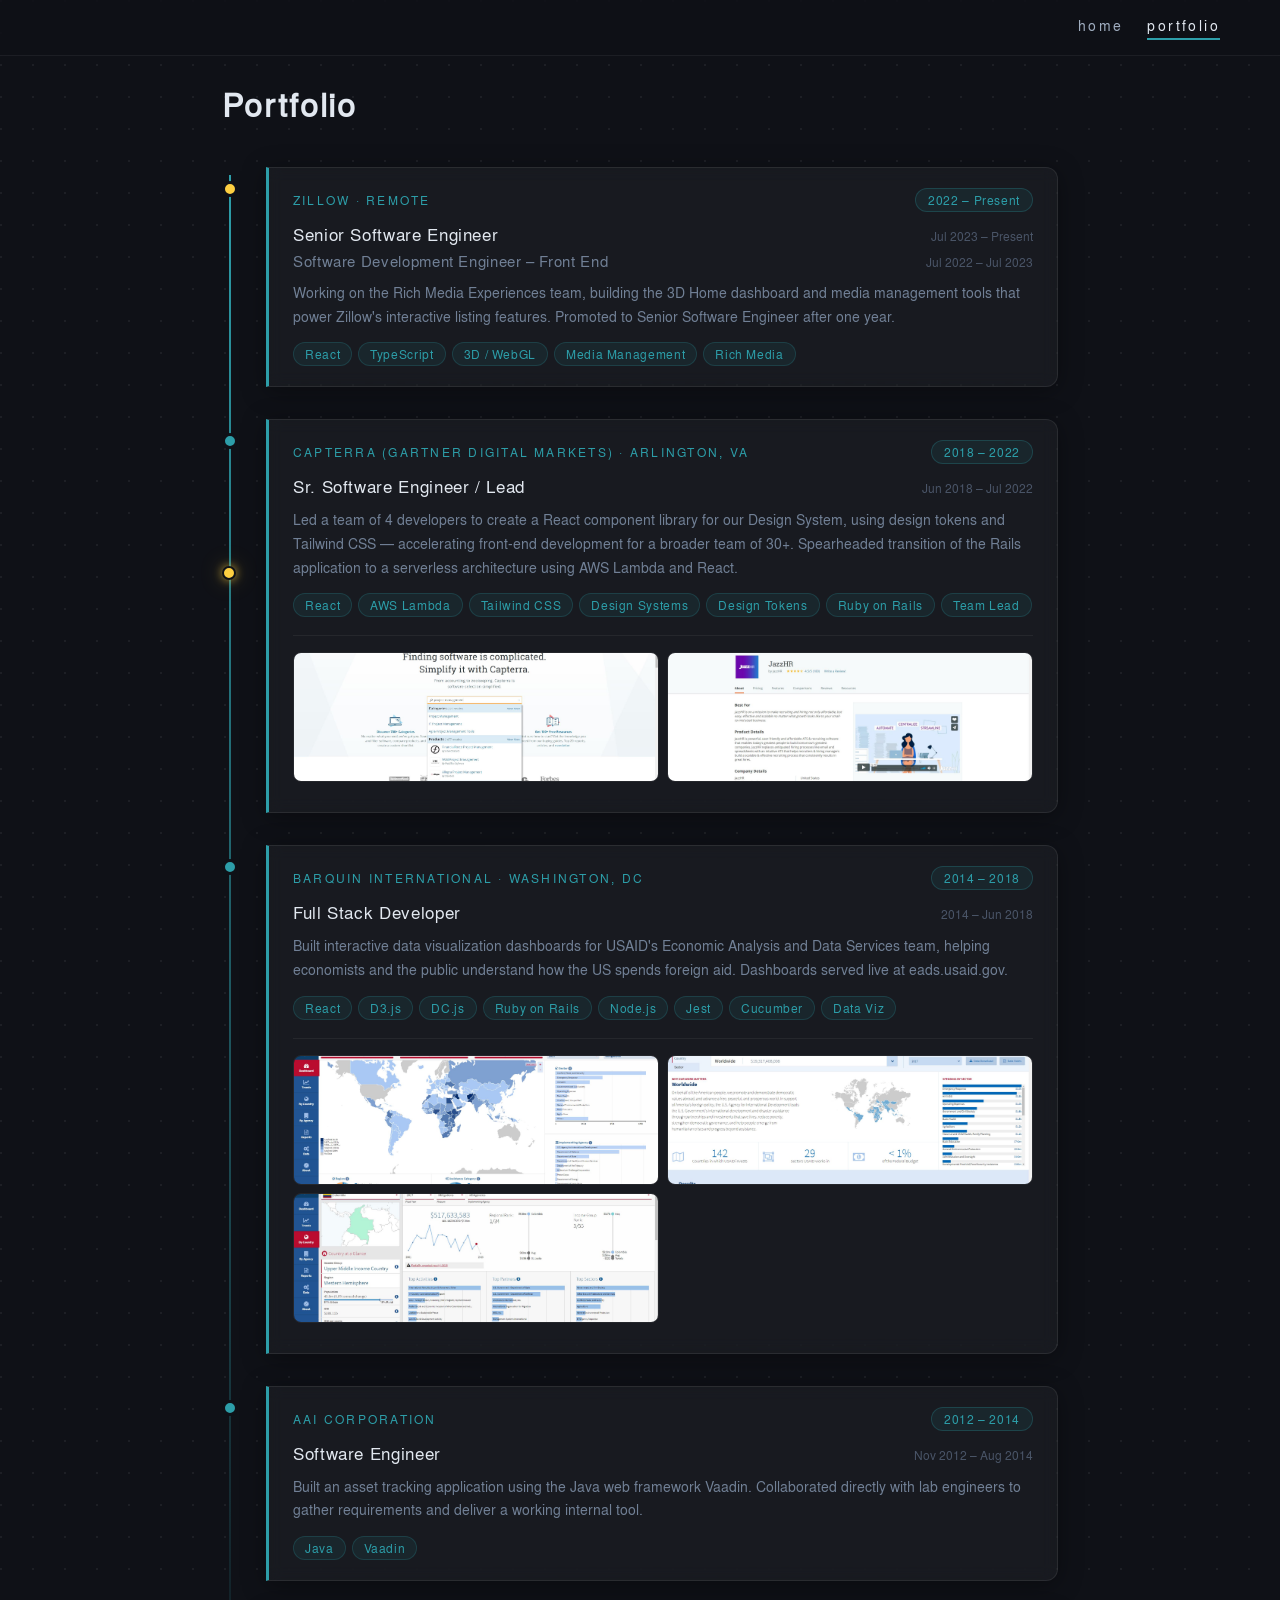
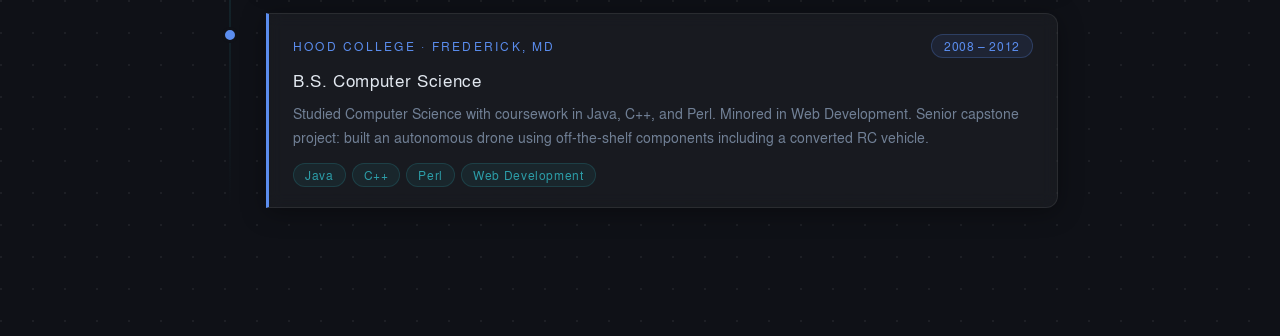
==== commit 60001c32: "Add scroll-following yellow dot on timeline Glowing yellow dot slides down the timeline line as the " ====
--- a/portfolio.html
+++ b/portfolio.html
@@ -156,6 +156,7 @@
   </div>
 
   <script src="gallery.js"></script>
+  <script src="portfolio.js"></script>
   <script>
     createGallery('capterra-gallery', [
       {
--- a/style.css
+++ b/style.css
@@ -221,7 +221,6 @@
 .timeline-dot.current {
   background: #fdcf41;
   border-color: #0f1117;
-  animation: pulse 2.5s infinite;
 }
 
 .timeline-dot.education {
@@ -330,6 +329,28 @@
   margin-top: 10px;
 }
 
+/* ── Scroll-following timeline cursor ── */
+.timeline-cursor {
+  position: absolute;
+  left: 7px;
+  top: 0;
+  width: 14px;
+  height: 14px;
+  border-radius: 50%;
+  background: #fdcf41;
+  border: 2px solid #0f1117;
+  transform: translateX(-50%);
+  pointer-events: none;
+  z-index: 3;
+  box-shadow: 0 0 10px rgba(253, 207, 65, 0.7), 0 0 24px rgba(253, 207, 65, 0.3);
+  animation: cursor-glow 2s ease-in-out infinite;
+}
+
+@keyframes cursor-glow {
+  0%, 100% { box-shadow: 0 0 8px rgba(253,207,65,0.6), 0 0 20px rgba(253,207,65,0.2); }
+  50%       { box-shadow: 0 0 14px rgba(253,207,65,0.9), 0 0 32px rgba(253,207,65,0.4); }
+}
+
 /* ── Tech chips ── */
 .tech-chips {
   display: flex;
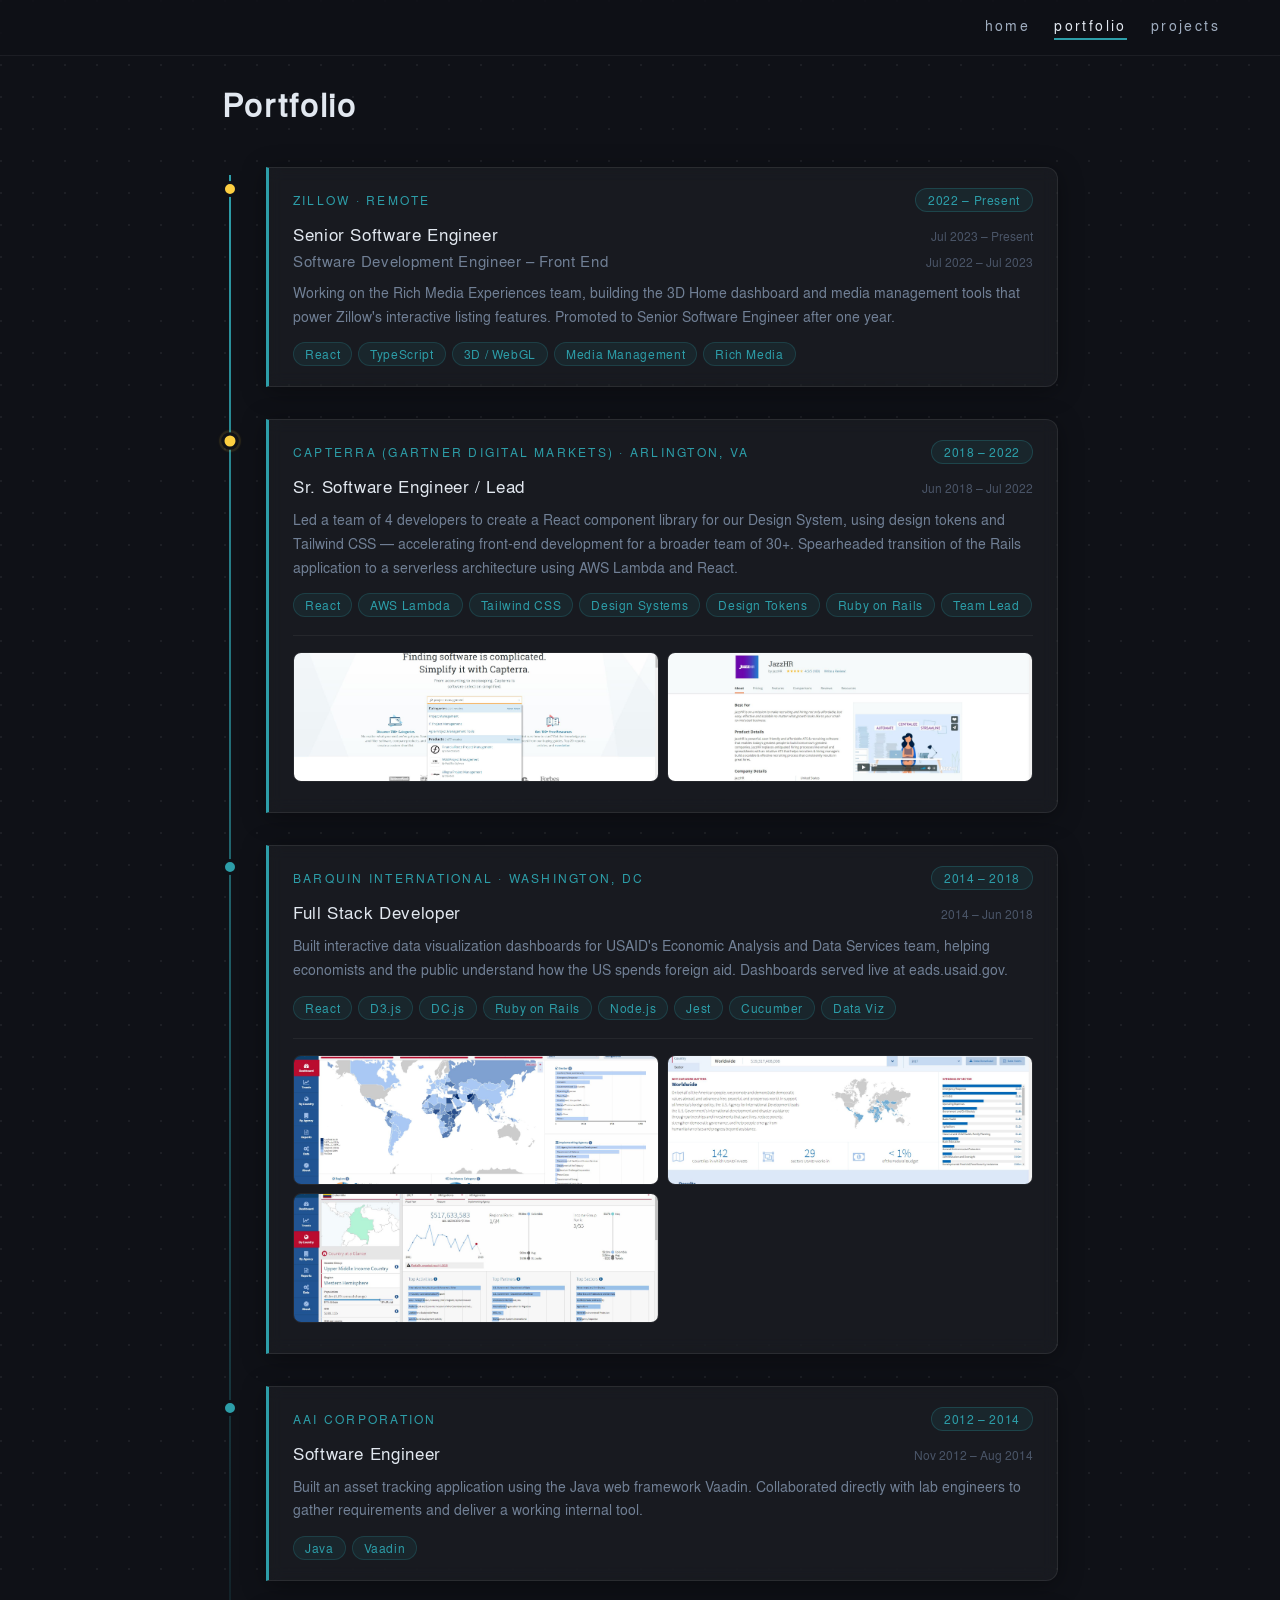
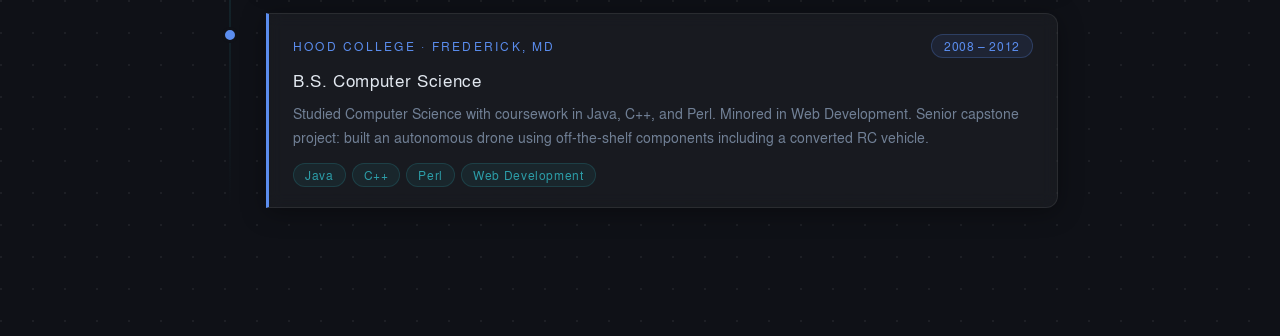
==== commit 51180927: "Add pottery wheel projects page + README - projects.html: full-viewport Three.js pottery wheel - cla" ====
--- a/portfolio.html
+++ b/portfolio.html
@@ -13,6 +13,7 @@
   <nav>
     <a href="index.html" class="nav-item">home</a>
     <a href="portfolio.html" class="nav-item active">portfolio</a>
+    <a href="projects.html" class="nav-item">projects</a>
   </nav>
 
 
--- a/style.css
+++ b/style.css
@@ -227,6 +227,24 @@
   background: #5b8dee;
 }
 
+.timeline-dot.reading {
+  background: #fdcf41;
+  border-color: #0f1117;
+  transform: scale(1.1);
+  transition: background 0.35s ease, transform 0.35s ease, box-shadow 0.35s ease;
+  animation: dot-pulse 3s ease-in-out 1 forwards;
+}
+
+@keyframes dot-pulse {
+  0%   { box-shadow: 0 0 0 2px rgba(253,207,65,0.2), 0 0 6px rgba(253,207,65,0.3); }
+  50%  { box-shadow: 0 0 0 4px rgba(253,207,65,0.1), 0 0 12px rgba(253,207,65,0.45); }
+  100% { box-shadow: 0 0 0 2px rgba(253,207,65,0.08), 0 0 5px rgba(253,207,65,0.15); }
+}
+
+.timeline-dot {
+  transition: background 0.35s ease, transform 0.35s ease, box-shadow 0.35s ease;
+}
+
 @keyframes pulse {
   0%   { box-shadow: 0 0 0 0 rgba(253,207,65,0.5); }
   70%  { box-shadow: 0 0 0 10px rgba(253,207,65,0); }
@@ -329,28 +347,6 @@
   margin-top: 10px;
 }
 
-/* ── Scroll-following timeline cursor ── */
-.timeline-cursor {
-  position: absolute;
-  left: 7px;
-  top: 0;
-  width: 14px;
-  height: 14px;
-  border-radius: 50%;
-  background: #fdcf41;
-  border: 2px solid #0f1117;
-  transform: translateX(-50%);
-  pointer-events: none;
-  z-index: 3;
-  box-shadow: 0 0 10px rgba(253, 207, 65, 0.7), 0 0 24px rgba(253, 207, 65, 0.3);
-  animation: cursor-glow 2s ease-in-out infinite;
-}
-
-@keyframes cursor-glow {
-  0%, 100% { box-shadow: 0 0 8px rgba(253,207,65,0.6), 0 0 20px rgba(253,207,65,0.2); }
-  50%       { box-shadow: 0 0 14px rgba(253,207,65,0.9), 0 0 32px rgba(253,207,65,0.4); }
-}
-
 /* ── Tech chips ── */
 .tech-chips {
   display: flex;
@@ -423,3 +419,75 @@
   .role-row { flex-direction: column; }
   .profile-name { font-size: 1.5rem; }
 }
+
+/* ── Projects page ── */
+.clay-section {
+  position: relative;
+  height: calc(100vh - 50px);
+  margin-top: 50px;
+}
+
+#clay-canvas {
+  width: 100%;
+  height: 100%;
+  display: block;
+  cursor: crosshair;
+}
+
+.clay-hint {
+  position: absolute;
+  top: 20px;
+  left: 50%;
+  transform: translateX(-50%);
+  font-family: 'Jura', sans-serif;
+  font-size: 0.72rem;
+  letter-spacing: 0.1rem;
+  color: rgba(255, 255, 255, 0.2);
+  white-space: nowrap;
+  pointer-events: none;
+  text-transform: uppercase;
+}
+
+kbd {
+  font-family: 'Jura', sans-serif;
+  background: rgba(255,255,255,0.08);
+  border: 1px solid rgba(255,255,255,0.15);
+  border-radius: 4px;
+  padding: 1px 5px;
+  font-size: 0.7rem;
+}
+
+.clay-controls {
+  position: absolute;
+  bottom: 28px;
+  left: 50%;
+  transform: translateX(-50%);
+  display: flex;
+  gap: 8px;
+}
+
+.clay-btn {
+  font-family: 'Jura', sans-serif;
+  font-size: 0.75rem;
+  letter-spacing: 0.1rem;
+  padding: 7px 18px;
+  background: rgba(15, 17, 23, 0.75);
+  border: 1px solid rgba(255, 255, 255, 0.1);
+  color: #718096;
+  border-radius: 20px;
+  cursor: pointer;
+  backdrop-filter: blur(8px);
+  -webkit-backdrop-filter: blur(8px);
+  transition: color 0.2s, border-color 0.2s, background 0.2s;
+}
+
+.clay-btn:hover {
+  color: #e2e8f0;
+  border-color: rgba(255, 255, 255, 0.22);
+}
+
+.clay-btn.active {
+  background: rgba(45, 158, 169, 0.15);
+  border-color: rgba(45, 158, 169, 0.5);
+  color: #2d9ea9;
+}
